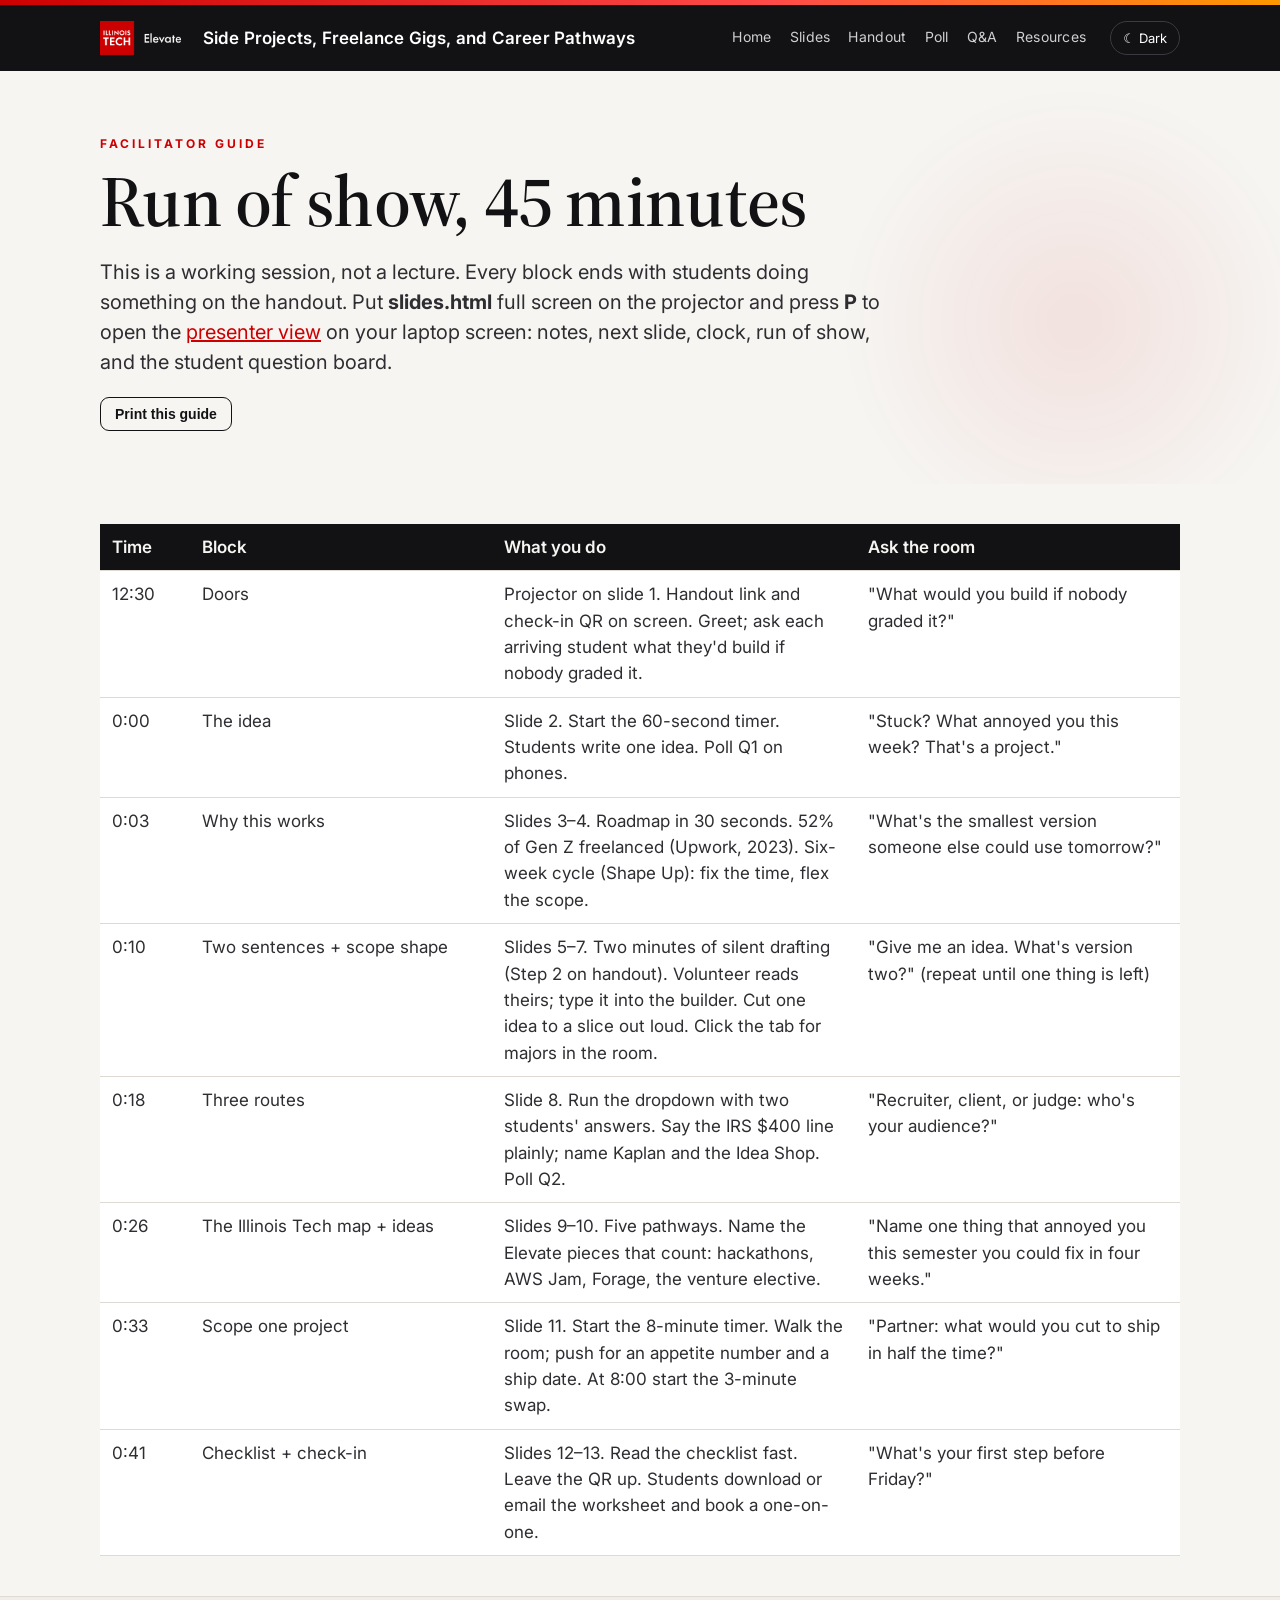
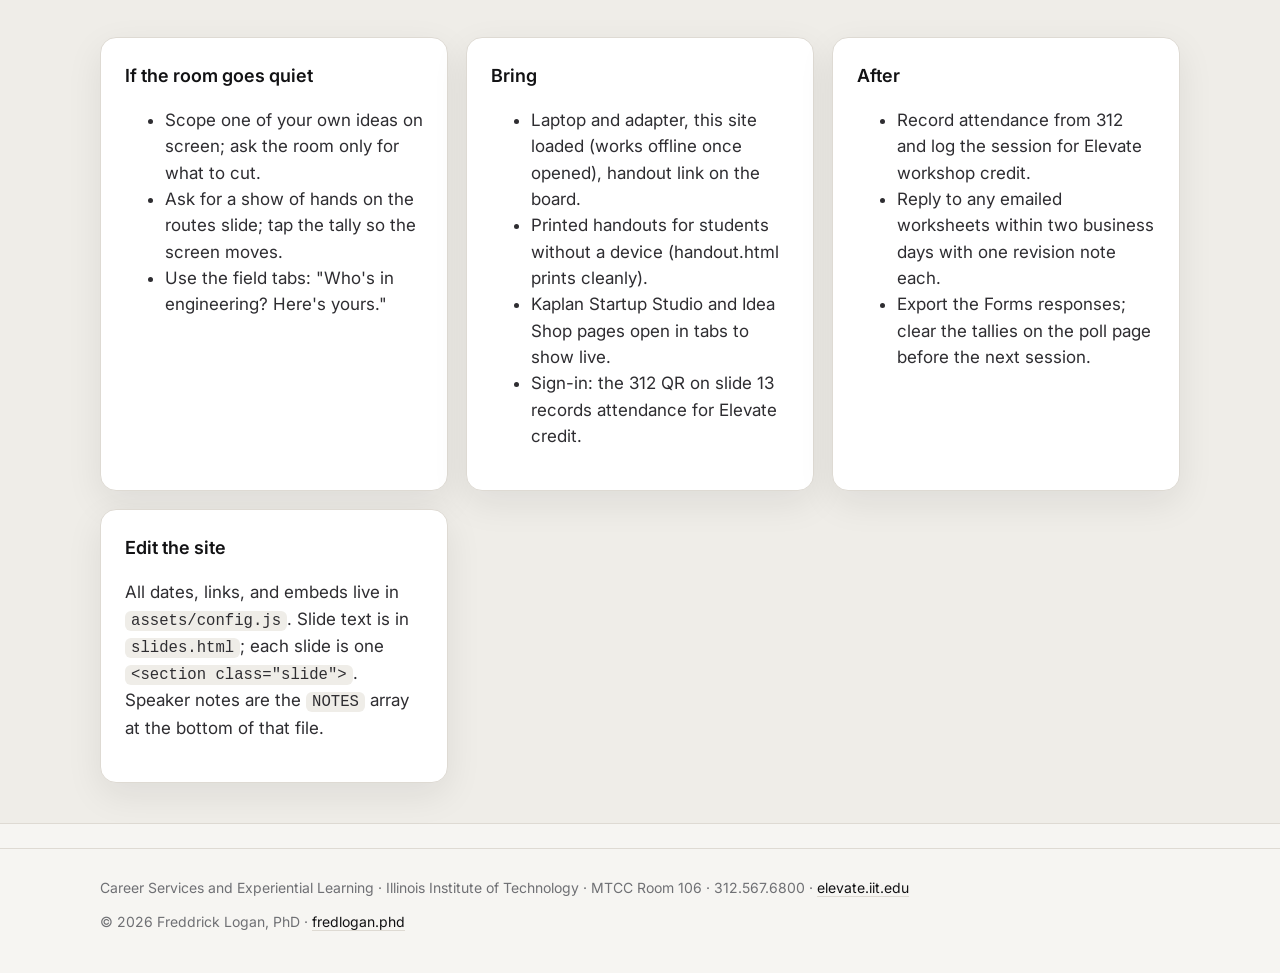
==== facilitator.html @ 84467a05 "Elevate workshop site" ====
<!doctype html>
<html lang="en">
<head>
<meta charset="utf-8">
<meta name="viewport" content="width=device-width,initial-scale=1">
<title>Facilitator Guide · Side Projects, Freelance Gigs, and Career Pathways</title>
<link rel="preconnect" href="https://fonts.googleapis.com">
<link href="https://fonts.googleapis.com/css2?family=Inter:wght@400;500;600;700&family=Source+Serif+4:opsz,wght@8..60,400;8..60,600;8..60,700&display=swap" rel="stylesheet">
<link rel="stylesheet" href="assets/site.css">
</head>
<body>
<div class="redbar"></div>
<header class="topbar"><div class="wrap">
  <a class="brand" href="index.html"><img src="assets/elevate-logo-dark.png" alt="Illinois Tech Elevate"> Side Projects, Freelance Gigs, and Career Pathways</a>
  <nav><a href="index.html">Home</a><a href="slides.html">Slides</a><a href="handout.html">Handout</a><a href="poll.html">Poll</a><a href="qa.html">Q&amp;A</a><a href="resources.html">Resources</a></nav>
</div></header>

<section class="hero"><div class="wrap">
  <div class="eyebrow">Facilitator guide</div>
  <h1>Run of show, 45 minutes</h1>
  <p class="lead">This is a working session, not a lecture. Every block ends with students doing something on the handout. Put <b>slides.html</b> full screen on the projector and press <b>P</b> to open the <a href="presenter.html">presenter view</a> on your laptop screen: notes, next slide, clock, run of show, and the student question board.</p>
  <p class="noprint"><button class="btn ghost small" onclick="window.print()">Print this guide</button></p>
</div></section>

<section class="section"><div class="wrap">
<table>
<tr><th style="width:90px">Time</th><th style="width:28%">Block</th><th>What you do</th><th style="width:30%">Ask the room</th></tr>
<tr><td>12:30</td><td>Doors</td><td>Projector on slide 1. Handout link and check-in QR on screen. Greet; ask each arriving student what they'd build if nobody graded it.</td><td>"What would you build if nobody graded it?"</td></tr><tr><td>0:00</td><td>The idea</td><td>Slide 2. Start the 60-second timer. Students write one idea. Poll Q1 on phones.</td><td>"Stuck? What annoyed you this week? That's a project."</td></tr><tr><td>0:03</td><td>Why this works</td><td>Slides 3–4. Roadmap in 30 seconds. 52% of Gen Z freelanced (Upwork, 2023). Six-week cycle (Shape Up): fix the time, flex the scope.</td><td>"What's the smallest version someone else could use tomorrow?"</td></tr><tr><td>0:10</td><td>Two sentences + scope shape</td><td>Slides 5–7. Two minutes of silent drafting (Step 2 on handout). Volunteer reads theirs; type it into the builder. Cut one idea to a slice out loud. Click the tab for majors in the room.</td><td>"Give me an idea. What's version two?" (repeat until one thing is left)</td></tr><tr><td>0:18</td><td>Three routes</td><td>Slide 8. Run the dropdown with two students' answers. Say the IRS $400 line plainly; name Kaplan and the Idea Shop. Poll Q2.</td><td>"Recruiter, client, or judge: who's your audience?"</td></tr><tr><td>0:26</td><td>The Illinois Tech map + ideas</td><td>Slides 9–10. Five pathways. Name the Elevate pieces that count: hackathons, AWS Jam, Forage, the venture elective.</td><td>"Name one thing that annoyed you this semester you could fix in four weeks."</td></tr><tr><td>0:33</td><td>Scope one project</td><td>Slide 11. Start the 8-minute timer. Walk the room; push for an appetite number and a ship date. At 8:00 start the 3-minute swap.</td><td>"Partner: what would you cut to ship in half the time?"</td></tr><tr><td>0:41</td><td>Checklist + check-in</td><td>Slides 12–13. Read the checklist fast. Leave the QR up. Students download or email the worksheet and book a one-on-one.</td><td>"What's your first step before Friday?"</td></tr>
</table>
</div></section>

<section class="section alt"><div class="wrap grid c2">
  <div class="card"><h3>If the room goes quiet</h3><ul><li>Scope one of your own ideas on screen; ask the room only for what to cut.</li><li>Ask for a show of hands on the routes slide; tap the tally so the screen moves.</li><li>Use the field tabs: "Who's in engineering? Here's yours."</li></ul></div>
  <div class="card"><h3>Bring</h3><ul><li>Laptop and adapter, this site loaded (works offline once opened), handout link on the board.</li><li>Printed handouts for students without a device (handout.html prints cleanly).</li><li>Kaplan Startup Studio and Idea Shop pages open in tabs to show live.</li><li>Sign-in: the 312 QR on slide 13 records attendance for Elevate credit.</li></ul></div>
  <div class="card"><h3>After</h3>
    <ul>
      <li>Record attendance from 312 and log the session for Elevate workshop credit.</li>
      <li>Reply to any emailed worksheets within two business days with one revision note each.</li>
      <li>Export the Forms responses; clear the tallies on the poll page before the next session.</li>
    </ul>
  </div>
  <div class="card"><h3>Edit the site</h3>
    <p>All dates, links, and embeds live in <code>assets/config.js</code>. Slide text is in <code>slides.html</code>; each slide is one <code>&lt;section class="slide"&gt;</code>. Speaker notes are the <code>NOTES</code> array at the bottom of that file.</p>
  </div>
</div></section>
<footer class="footer"><div class="wrap">
  <div>Career Services and Experiential Learning · Illinois Institute of Technology · MTCC Room 106 · 312.567.6800 · <a href="https://elevate.iit.edu">elevate.iit.edu</a></div>
  <div>© 2026 Freddrick Logan, PhD · <a href="https://fredlogan.phd">fredlogan.phd</a></div>
</div></footer>
<script src="assets/site.js"></script>
</body>
</html>
---- assets/site.css ----
/* Elevate Portfolio Development Workshop — shared styles.
   Illinois Tech palette (Red #CC0000, Gray #76777B, Black, Orange #FF9900).
   Themes: html[data-theme="light"] / html[data-theme="dark"]; follows the system when unset. */
:root{
  --red:#CC0000; --deep:#8C0000; --orange:#FF9900; --gray:#76777B;
  --radius:16px;
  --sans:'Inter',system-ui,-apple-system,"Segoe UI",Roboto,Arial,sans-serif;
  --serif:'Source Serif 4','Source Serif Pro',Georgia,'Times New Roman',serif;
  --font:var(--sans);
  --ease:cubic-bezier(.2,.7,.2,1);
  /* light */
  --bg:#F6F5F2; --surface:#FFFFFF; --surface-2:#EFEDE8; --ink:#121214; --body:#2E2D31; --muted:#6F7074;
  --line:#DEDAD3; --accent:#CC0000; --accent-soft:rgba(204,0,0,.08); --on-accent:#fff;
  --shadow:0 12px 36px rgba(20,20,30,.08); --glow:0 0 0 1px rgba(0,0,0,.04);
  --topbar:#121214; --topbar-ink:#fff;
}
@media (prefers-color-scheme: dark){
  :root:not([data-theme="light"]){
    --bg:#0E0E11; --surface:#17171B; --surface-2:#1F1F24; --ink:#F4F2EC; --body:#D6D3CB; --muted:#9A9A9F;
    --line:#2B2B31; --accent:#FF4A4A; --accent-soft:rgba(255,74,74,.12); --on-accent:#fff;
    --shadow:0 16px 44px rgba(0,0,0,.45); --glow:0 0 0 1px rgba(255,255,255,.04);
    --topbar:#0A0A0C; --topbar-ink:#fff;
  }
}
:root[data-theme="dark"]{
  --bg:#0E0E11; --surface:#17171B; --surface-2:#1F1F24; --ink:#F4F2EC; --body:#D6D3CB; --muted:#9A9A9F;
  --line:#2B2B31; --accent:#FF4A4A; --accent-soft:rgba(255,74,74,.12); --on-accent:#fff;
  --shadow:0 16px 44px rgba(0,0,0,.45); --glow:0 0 0 1px rgba(255,255,255,.04);
  --topbar:#0A0A0C; --topbar-ink:#fff;
}
*{box-sizing:border-box}
html,body{margin:0;padding:0}
body{font-family:var(--sans);color:var(--body);background:var(--bg);line-height:1.55;-webkit-font-smoothing:antialiased;font-size:17px;transition:background .3s,color .3s}
a{color:var(--accent)}
img{max-width:100%;height:auto}
.wrap{max-width:1120px;margin:0 auto;padding:0 20px}
.topbar{background:var(--topbar);color:var(--topbar-ink);position:sticky;top:0;z-index:50}
.topbar .wrap{display:flex;align-items:center;justify-content:space-between;gap:16px;height:66px}
.topbar .brand{display:flex;align-items:center;gap:12px;color:#fff;text-decoration:none;font-weight:600;letter-spacing:.2px}
.topbar .brand img{height:34px;width:auto}
.topbar nav{display:flex;align-items:center;flex-wrap:wrap;gap:2px 18px}
.topbar nav a{color:#cfcfd4;text-decoration:none;font-size:14px;letter-spacing:.3px;padding:6px 0;border-bottom:2px solid transparent}
.topbar nav a.active,.topbar nav a:hover{color:#fff;border-bottom-color:var(--red)}
.theme-btn{background:transparent;color:#fff;border:1px solid #3a3a40;border-radius:999px;padding:6px 12px;font:inherit;font-size:13px;cursor:pointer;margin-left:6px}
.theme-btn:hover{border-color:#777}
.redbar{height:5px;background:linear-gradient(90deg,var(--red),#FF4A4A 60%,var(--orange))}
.hero{padding:64px 0 36px;position:relative;overflow:hidden}
.hero .wrap{position:relative;z-index:1}
.hero::before{content:"";position:absolute;inset:-20% -10% auto auto;width:52vw;height:52vw;max-width:720px;max-height:720px;border-radius:50%;
  background:radial-gradient(closest-side,var(--accent-soft),transparent 70%);filter:blur(10px);pointer-events:none;animation:drift 18s ease-in-out infinite alternate}
.eyebrow{font-size:12px;letter-spacing:3px;text-transform:uppercase;color:var(--accent);font-weight:700}
h1{font-family:var(--serif);font-weight:600;font-size:clamp(38px,6.4vw,72px);line-height:1.02;letter-spacing:-.01em;margin:10px 0 14px;color:var(--ink)}
h2{font-family:var(--serif);font-weight:600;font-size:clamp(26px,3.4vw,38px);line-height:1.1;color:var(--ink);margin:0 0 12px}
h3{font-size:18px;margin:0 0 6px;color:var(--ink);font-weight:600}
.lead{font-size:20px;color:var(--body);max-width:62ch;line-height:1.5}
.meta{display:flex;flex-wrap:wrap;gap:10px 24px;margin:20px 0;font-weight:600;color:var(--ink)}
.meta span{display:inline-flex;align-items:center;gap:8px}
.event{display:grid;grid-template-columns:auto 1fr;gap:0 28px;align-items:stretch;margin:26px 0 22px;max-width:720px;border-top:1px solid var(--ink);border-bottom:1px solid var(--line);padding:18px 0}
.event-date{display:flex;align-items:center;gap:12px;padding-right:28px;border-right:1px solid var(--line)}
.event-date .d{font-family:var(--serif);font-weight:600;font-size:clamp(56px,7vw,84px);line-height:.9;color:var(--accent);letter-spacing:-.03em}
.event-date .m{font-size:13px;letter-spacing:2.5px;text-transform:uppercase;color:var(--ink);font-weight:600;line-height:1.3}
.event-rows{display:grid;grid-template-columns:repeat(auto-fit,minmax(160px,1fr));gap:12px 22px;align-content:center}
.event-rows div{display:flex;flex-direction:column;gap:2px}
.event-rows .k{font-size:11px;letter-spacing:2.5px;text-transform:uppercase;color:var(--muted);font-weight:600}
.event-rows b{font-size:17px;color:var(--ink);font-weight:600}
.event-rows small{font-size:13px;color:var(--muted)}
@media (max-width:600px){.event{grid-template-columns:1fr;gap:14px}.event-date{border-right:0;border-bottom:1px solid var(--line);padding:0 0 12px}}
.btn{display:inline-block;background:var(--red);color:#fff;text-decoration:none;font-weight:600;padding:14px 22px;border-radius:12px;border:0;cursor:pointer;font-size:16px;transition:transform .15s var(--ease),background .15s}
.btn:hover{background:var(--deep);transform:translateY(-1px)}
.btn.ghost{background:transparent;color:var(--ink);border:1.5px solid var(--ink)}
.btn.ghost:hover{background:var(--ink);color:var(--bg)}
.btn.small{padding:8px 14px;font-size:14px;border-radius:9px}
.grid{display:grid;gap:18px}
.grid.c3{grid-template-columns:repeat(auto-fit,minmax(260px,1fr))}
.grid.c2{grid-template-columns:repeat(auto-fit,minmax(300px,1fr))}
.card{background:var(--surface);border:1px solid var(--line);border-radius:var(--radius);padding:24px;box-shadow:var(--shadow);transition:transform .25s var(--ease),box-shadow .25s}
.card:hover{transform:translateY(-2px)}
.card.accent{border-top:4px solid var(--red)}
.card .num{font-family:var(--serif);font-size:44px;color:var(--accent);line-height:1}
.section{padding:40px 0}
.section.alt{background:var(--surface-2);border-top:1px solid var(--line);border-bottom:1px solid var(--line)}
.callout{background:var(--ink);color:var(--bg);border-radius:var(--radius);padding:22px 26px}
.callout strong,.callout code{color:inherit}
.pill{display:inline-block;background:var(--accent-soft);color:var(--accent);font-size:12px;font-weight:700;letter-spacing:1px;text-transform:uppercase;padding:4px 10px;border-radius:999px}
label{display:block;font-weight:600;color:var(--ink);margin:12px 0 6px}
input[type=text],textarea,select{width:100%;font:inherit;padding:12px 14px;border:1.5px solid var(--line);border-radius:10px;background:var(--surface);color:var(--ink)}
textarea{min-height:90px;resize:vertical}
input:focus,textarea:focus,select:focus{outline:2px solid var(--accent);border-color:var(--accent)}
.hint{font-size:13px;color:var(--muted)}
.preview{background:var(--surface-2);border:1px dashed var(--line);border-radius:10px;padding:16px;white-space:pre-wrap;color:var(--ink)}
.check{display:flex;align-items:flex-start;gap:12px;padding:10px 0;border-bottom:1px solid var(--line)}
.check input{width:22px;height:22px;margin-top:3px;accent-color:var(--red)}
.check label{margin:0}
.check.done label{text-decoration:line-through;color:var(--muted)}
.footer{padding:28px 0 44px;color:var(--muted);font-size:14px;border-top:1px solid var(--line);margin-top:24px}
.footer a{color:var(--ink);text-decoration:none;border-bottom:1px solid var(--line)}
.footer a:hover{border-bottom-color:var(--accent)}
.footer .wrap{display:flex;flex-wrap:wrap;justify-content:space-between;gap:12px;align-items:center}
.qr{display:flex;gap:18px;align-items:center}
.qr img{width:140px;height:140px;border:4px solid #fff;box-shadow:var(--shadow);border-radius:8px;background:#fff}
.bar{height:14px;background:var(--surface-2);border-radius:7px;overflow:hidden}
.bar i{display:block;height:100%;background:var(--accent);width:0;transition:width .4s var(--ease)}
.vote{display:flex;flex-wrap:wrap;gap:10px}
.vote button{background:var(--surface);color:var(--ink);border:1.5px solid var(--ink);border-radius:10px;padding:10px 14px;font:inherit;font-weight:600;cursor:pointer;transition:all .15s}
.vote button:hover{background:var(--ink);color:var(--bg)}
.toast{position:fixed;bottom:20px;left:50%;transform:translateX(-50%);background:var(--ink);color:var(--bg);padding:10px 16px;border-radius:10px;opacity:0;transition:opacity .2s;pointer-events:none;z-index:99}
.toast.show{opacity:1}
table{width:100%;border-collapse:collapse;background:var(--surface);color:var(--body)}
th,td{text-align:left;padding:10px 12px;border-bottom:1px solid var(--line);vertical-align:top}
th{background:var(--ink);color:var(--bg);font-weight:600}
.tabs{display:flex;flex-wrap:wrap;gap:8px;margin-bottom:12px}
.tabs button{font:inherit;font-weight:600;padding:8px 14px;border-radius:999px;border:1.5px solid var(--line);background:var(--surface);color:var(--ink);cursor:pointer}
.tabs button.on{background:var(--red);color:#fff;border-color:var(--red)}
code{font-family:ui-monospace,SFMono-Regular,Menlo,monospace;font-size:.92em;background:var(--surface-2);padding:1px 6px;border-radius:6px}
/* motion */
.reveal{opacity:0;transform:translateY(14px);animation:rise .7s var(--ease) forwards}
.reveal:nth-child(2){animation-delay:.08s}.reveal:nth-child(3){animation-delay:.16s}.reveal:nth-child(4){animation-delay:.24s}.reveal:nth-child(5){animation-delay:.32s}.reveal:nth-child(6){animation-delay:.4s}
@keyframes rise{to{opacity:1;transform:none}}
@keyframes drift{from{transform:translate(0,0)}to{transform:translate(-6%,8%)}}
@media (prefers-reduced-motion: reduce){.reveal{animation:none;opacity:1;transform:none}.hero::before{animation:none}.card:hover{transform:none}}
@media (max-width:700px){.topbar .wrap{height:auto;padding:10px 20px;flex-wrap:wrap}.hero{padding:40px 0 24px}body{font-size:16px}}
@media print{
  .topbar,.redbar,.noprint,.footer,.theme-btn{display:none!important}
  body{background:#fff;color:#000}
  .card{box-shadow:none;break-inside:avoid}
  input[type=text],textarea{border:1px solid #999}
  .section{padding:14px 0}
}
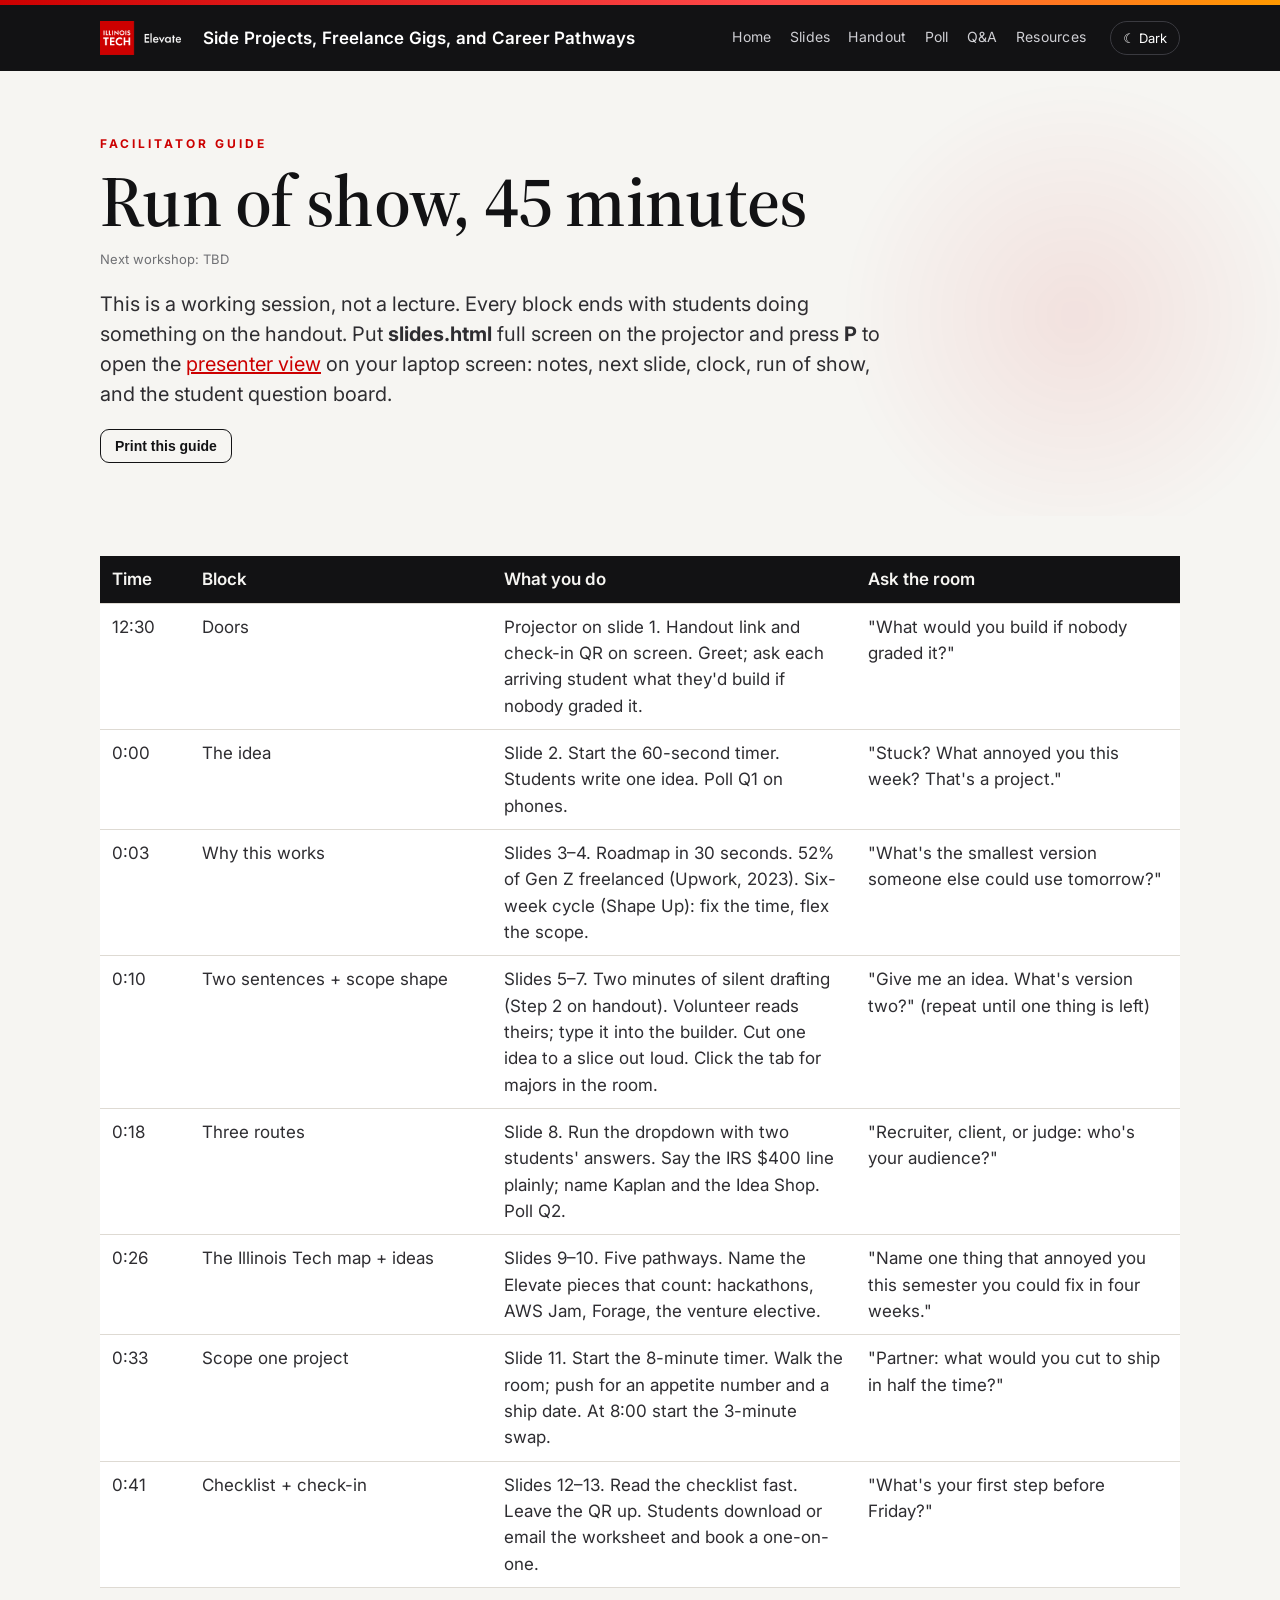
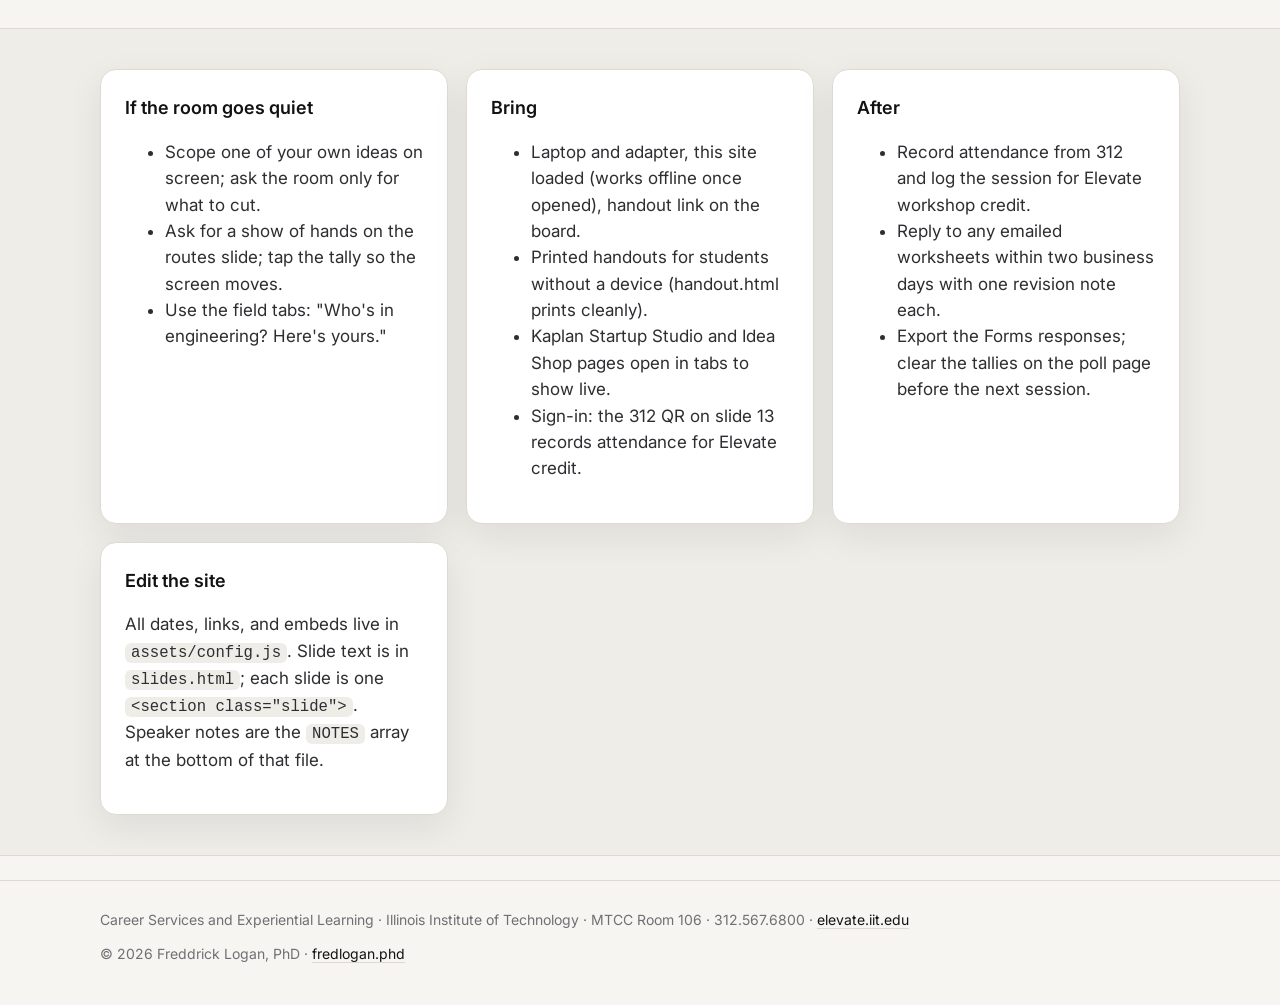
==== commit 0d97369a: "Imagery parity, date archiving, fit fixes" ====
--- a/facilitator.html
+++ b/facilitator.html
@@ -18,6 +18,7 @@
 <section class="hero"><div class="wrap">
   <div class="eyebrow">Facilitator guide</div>
   <h1>Run of show, 45 minutes</h1>
+  <p class="hint" style="margin:-2px 0 10px" data-session="long"></p>
   <p class="lead">This is a working session, not a lecture. Every block ends with students doing something on the handout. Put <b>slides.html</b> full screen on the projector and press <b>P</b> to open the <a href="presenter.html">presenter view</a> on your laptop screen: notes, next slide, clock, run of show, and the student question board.</p>
   <p class="noprint"><button class="btn ghost small" onclick="window.print()">Print this guide</button></p>
 </div></section>
@@ -45,8 +46,9 @@
 </div></section>
 <footer class="footer"><div class="wrap">
   <div>Career Services and Experiential Learning · Illinois Institute of Technology · MTCC Room 106 · 312.567.6800 · <a href="https://elevate.iit.edu">elevate.iit.edu</a></div>
-  <div>© 2026 Freddrick Logan, PhD · <a href="https://fredlogan.phd">fredlogan.phd</a></div>
+  <div>© <span data-year></span> Freddrick Logan, PhD · <a href="https://fredlogan.phd">fredlogan.phd</a></div>
 </div></footer>
+<script src="assets/config.js"></script>
 <script src="assets/site.js"></script>
 </body>
 </html>
--- a/assets/site.css
+++ b/assets/site.css
@@ -126,3 +126,22 @@
   input[type=text],textarea{border:1px solid #999}
   .section{padding:14px 0}
 }
+/* Writing formulas: shown wherever students are asked to write something */
+.formula{border:1.5px dashed var(--line);border-left:4px solid var(--red);border-radius:10px;padding:10px 14px;margin:8px 0 12px;background:var(--surface);font-size:15px;line-height:1.6;color:var(--ink)}
+.formula .fx{display:block;font-size:10px;letter-spacing:2px;text-transform:uppercase;color:var(--accent);font-weight:700;margin-bottom:2px}
+.formula .b,.hint .b{display:inline-block;padding:0 6px;border-radius:5px;background:var(--surface-2);color:var(--muted);font-weight:600;font-size:.92em;line-height:1.5}
+.formula .eg{display:block;margin-top:4px;color:var(--muted);font-size:.92em}
+.formula ol{margin:2px 0 0;padding-left:20px}
+.fill{background:transparent;border:1px solid var(--line);color:var(--accent);font:inherit;font-size:13px;font-weight:600;border-radius:999px;padding:3px 10px;cursor:pointer;margin:6px 0 0}
+.fill:hover{border-color:var(--accent)}
+.wc{font-size:13px;font-weight:600;color:var(--muted);font-variant-numeric:tabular-nums}
+.wc.ok{color:var(--ink)}.wc.over{color:var(--accent)}
+@media print{.fill{display:none}.formula{border-style:solid}}
+
+/* Sessions, past-session list, and check-in placeholder (dates come from assets/config.js) */
+[hidden]{display:none!important}
+.event-date .d.tbd{font-size:clamp(34px,4.5vw,52px);letter-spacing:0}
+.past-list{list-style:none;padding:0;margin:12px 0 0;max-width:720px}
+.past-list li{padding:10px 0;border-bottom:1px solid var(--line);color:var(--body)}
+.checkin-wait{font-weight:600;margin:0}
+.check input{flex:0 0 22px}
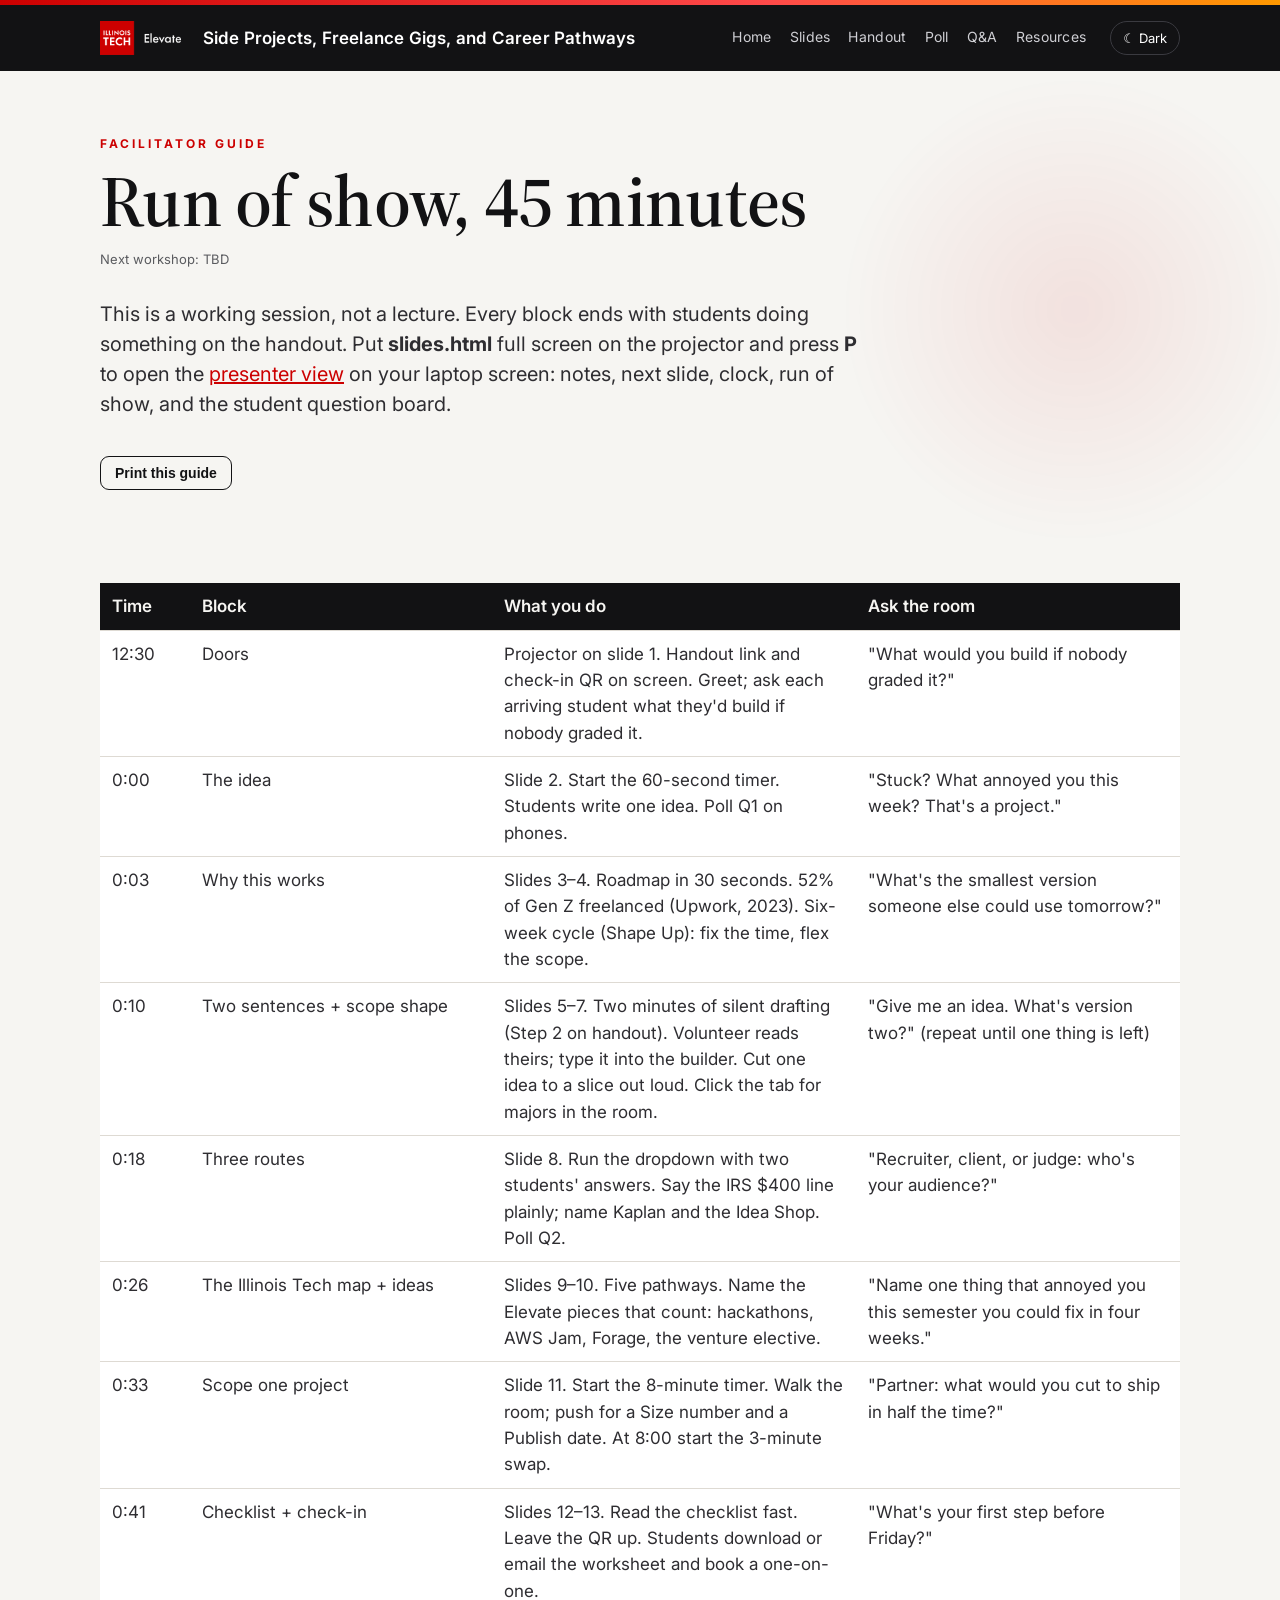
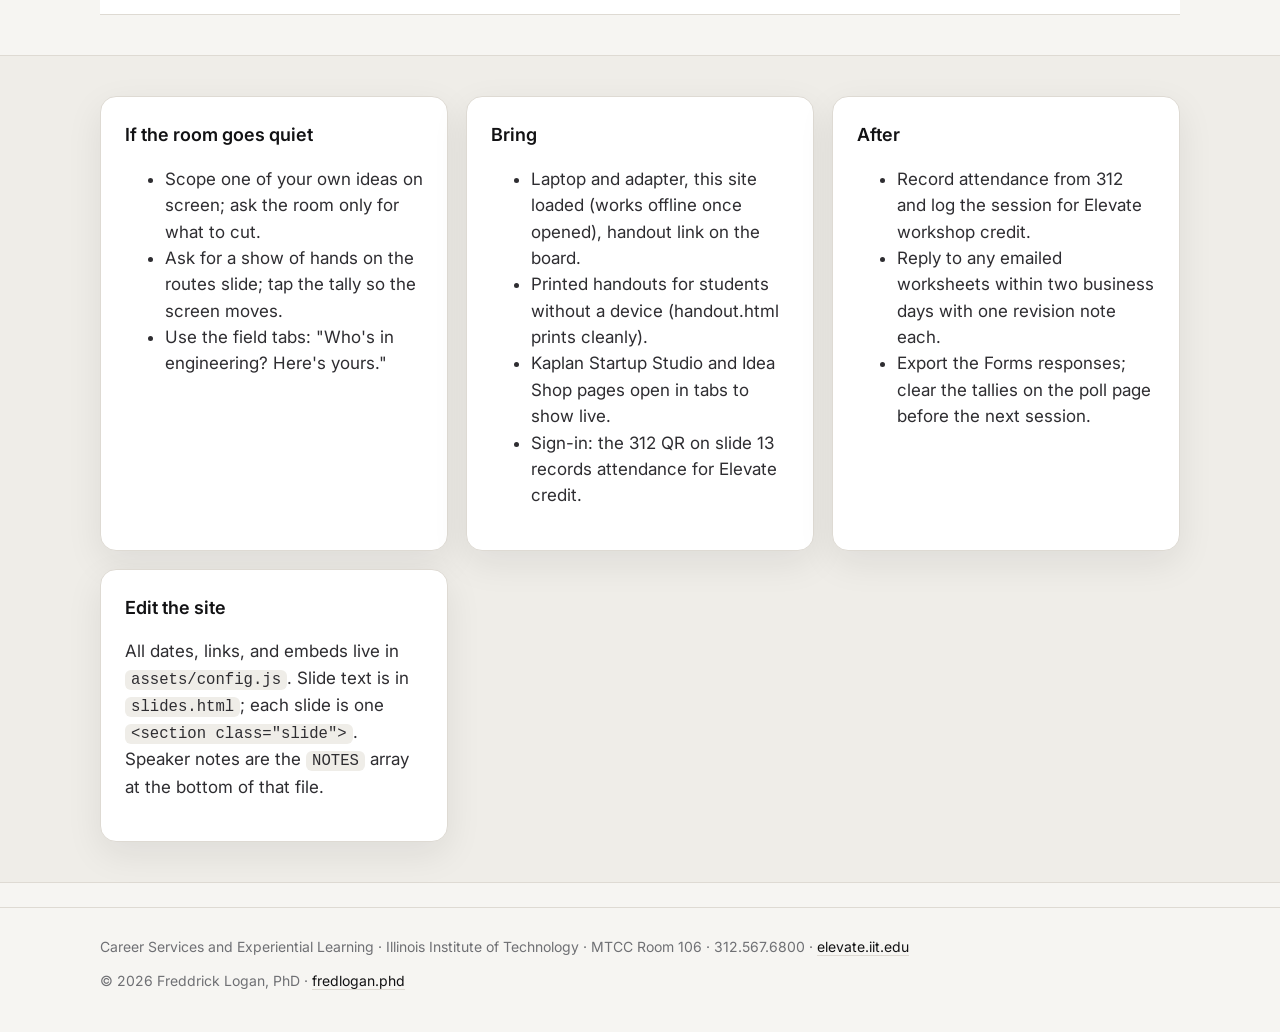
==== commit b3143e93: "Simplify activity slides; no-code alternatives; overlap fixes" ====
--- a/facilitator.html
+++ b/facilitator.html
@@ -26,7 +26,7 @@
 <section class="section"><div class="wrap">
 <table>
 <tr><th style="width:90px">Time</th><th style="width:28%">Block</th><th>What you do</th><th style="width:30%">Ask the room</th></tr>
-<tr><td>12:30</td><td>Doors</td><td>Projector on slide 1. Handout link and check-in QR on screen. Greet; ask each arriving student what they'd build if nobody graded it.</td><td>"What would you build if nobody graded it?"</td></tr><tr><td>0:00</td><td>The idea</td><td>Slide 2. Start the 60-second timer. Students write one idea. Poll Q1 on phones.</td><td>"Stuck? What annoyed you this week? That's a project."</td></tr><tr><td>0:03</td><td>Why this works</td><td>Slides 3–4. Roadmap in 30 seconds. 52% of Gen Z freelanced (Upwork, 2023). Six-week cycle (Shape Up): fix the time, flex the scope.</td><td>"What's the smallest version someone else could use tomorrow?"</td></tr><tr><td>0:10</td><td>Two sentences + scope shape</td><td>Slides 5–7. Two minutes of silent drafting (Step 2 on handout). Volunteer reads theirs; type it into the builder. Cut one idea to a slice out loud. Click the tab for majors in the room.</td><td>"Give me an idea. What's version two?" (repeat until one thing is left)</td></tr><tr><td>0:18</td><td>Three routes</td><td>Slide 8. Run the dropdown with two students' answers. Say the IRS $400 line plainly; name Kaplan and the Idea Shop. Poll Q2.</td><td>"Recruiter, client, or judge: who's your audience?"</td></tr><tr><td>0:26</td><td>The Illinois Tech map + ideas</td><td>Slides 9–10. Five pathways. Name the Elevate pieces that count: hackathons, AWS Jam, Forage, the venture elective.</td><td>"Name one thing that annoyed you this semester you could fix in four weeks."</td></tr><tr><td>0:33</td><td>Scope one project</td><td>Slide 11. Start the 8-minute timer. Walk the room; push for an appetite number and a ship date. At 8:00 start the 3-minute swap.</td><td>"Partner: what would you cut to ship in half the time?"</td></tr><tr><td>0:41</td><td>Checklist + check-in</td><td>Slides 12–13. Read the checklist fast. Leave the QR up. Students download or email the worksheet and book a one-on-one.</td><td>"What's your first step before Friday?"</td></tr>
+<tr><td>12:30</td><td>Doors</td><td>Projector on slide 1. Handout link and check-in QR on screen. Greet; ask each arriving student what they'd build if nobody graded it.</td><td>"What would you build if nobody graded it?"</td></tr><tr><td>0:00</td><td>The idea</td><td>Slide 2. Start the 60-second timer. Students write one idea. Poll Q1 on phones.</td><td>"Stuck? What annoyed you this week? That's a project."</td></tr><tr><td>0:03</td><td>Why this works</td><td>Slides 3–4. Roadmap in 30 seconds. 52% of Gen Z freelanced (Upwork, 2023). Six-week cycle (Shape Up): fix the time, flex the scope.</td><td>"What's the smallest version someone else could use tomorrow?"</td></tr><tr><td>0:10</td><td>Two sentences + scope shape</td><td>Slides 5–7. Two minutes of silent drafting (Step 2 on handout). Volunteer reads theirs; type it into the builder. Cut one idea to a slice out loud. Click the tab for majors in the room.</td><td>"Give me an idea. What's version two?" (repeat until one thing is left)</td></tr><tr><td>0:18</td><td>Three routes</td><td>Slide 8. Run the dropdown with two students' answers. Say the IRS $400 line plainly; name Kaplan and the Idea Shop. Poll Q2.</td><td>"Recruiter, client, or judge: who's your audience?"</td></tr><tr><td>0:26</td><td>The Illinois Tech map + ideas</td><td>Slides 9–10. Five pathways. Name the Elevate pieces that count: hackathons, AWS Jam, Forage, the venture elective.</td><td>"Name one thing that annoyed you this semester you could fix in four weeks."</td></tr><tr><td>0:33</td><td>Scope one project</td><td>Slide 11. Start the 8-minute timer. Walk the room; push for a Size number and a Publish date. At 8:00 start the 3-minute swap.</td><td>"Partner: what would you cut to ship in half the time?"</td></tr><tr><td>0:41</td><td>Checklist + check-in</td><td>Slides 12–13. Read the checklist fast. Leave the QR up. Students download or email the worksheet and book a one-on-one.</td><td>"What's your first step before Friday?"</td></tr>
 </table>
 </div></section>
 
--- a/assets/site.css
+++ b/assets/site.css
@@ -145,3 +145,50 @@
 .past-list li{padding:10px 0;border-bottom:1px solid var(--line);color:var(--body)}
 .checkin-wait{font-weight:600;margin:0}
 .check input{flex:0 0 22px}
+
+/* Branded QR cards: white card, thin scarlet border, scarlet label; the code itself stays scannable in both themes */
+.qrcard{display:inline-flex;flex-direction:column;align-items:center;gap:6px;background:#fff;border:2px solid #C8102E;border-radius:16px;padding:14px 16px 12px;color:#111;text-align:center;box-shadow:var(--shadow);max-width:100%;vertical-align:top}
+.qrcard img,.qr .qrcard img{display:block;width:var(--qr,220px);max-width:100%;height:auto;border:0;box-shadow:none;background:#fff;padding:0;border-radius:0}
+.qrcard .lbl{font-weight:700;color:#C8102E;font-size:clamp(15px,1.3vw,19px);line-height:1.2;letter-spacing:.2px}
+.qrcard .sub{font-size:12px;line-height:1.3;color:#555;max-width:30ch;word-break:break-word}
+.qrcard .sub a{color:#555}
+.qr{align-items:flex-start;flex-wrap:wrap}
+.qr .qrcard{flex:0 0 auto}
+.slide .qrcard .lbl{font-size:clamp(16px,min(1.5vw,2.6vh),22px)}
+.slide .qrcard .sub{font-size:clamp(11px,1.6vh,13px)}
+@media (max-height:760px){.slide .qrcard{padding:10px 12px 8px;gap:4px}}
+
+/* Homepage epigraph: serif italic quote, thin scarlet rule, small-caps attribution in Illinois Tech gray; brand colors only */
+.epigraph{padding:4px 0 30px}
+.epigraph figure{margin:0;max-width:60ch;padding:4px 0 4px 20px;border-left:3px solid #CC0000}
+.epigraph blockquote{margin:0;font-family:var(--serif);font-style:italic;font-weight:400;font-size:clamp(18px,1.6vw,23px);line-height:1.45;color:var(--ink)}
+.epigraph figcaption{margin-top:8px;font-family:var(--serif);font-variant:small-caps;font-size:15px;letter-spacing:.5px;line-height:1.4;color:#76777B}
+.epigraph figcaption cite{font-style:italic}
+:root[data-theme="dark"] .epigraph figcaption{color:#A5A6AA}
+@media (prefers-color-scheme: dark){:root:not([data-theme="light"]) .epigraph figcaption{color:#A5A6AA}}
+@media (max-width:480px){.epigraph figure{padding-left:14px}.epigraph blockquote{font-size:17px}.epigraph figcaption{font-size:14px}}
+
+/* Hero: faint Chicago photo under a theme-colour overlay; check-in card in the hero; goals full width; small check-in above the footer */
+.hero-bg{position:absolute;inset:0;z-index:0;overflow:hidden}
+.hero-bg::before{content:"";position:absolute;inset:0;background:url(hero-chicago.webp) center/cover no-repeat;filter:grayscale(.9) contrast(.4) brightness(1.25)}
+.hero-bg::after{content:"";position:absolute;inset:0;background:var(--bg);opacity:.88}
+.hero{--muted:#5A5B5F}
+:root[data-theme="dark"] .hero-bg::before{filter:grayscale(.9) brightness(.8)}
+:root[data-theme="dark"] .hero{--muted:#A3A4A8}
+@media (prefers-color-scheme: dark){:root:not([data-theme="light"]) .hero-bg::before{filter:grayscale(.9) brightness(.8)}:root:not([data-theme="light"]) .hero{--muted:#A3A4A8}}
+.hero .wrap{display:grid;grid-template-columns:minmax(0,1fr) 260px;column-gap:48px;align-items:start}
+.hero .wrap>*{grid-column:1;min-width:0}
+.hero .hero-checkin{grid-column:2;grid-row:1/span 6;align-self:center;justify-self:end;width:260px;margin:0}
+.hero-checkin .qrcard{width:100%;--qr:220px;padding:14px 14px 12px}
+.hero-checkin .qrcard .sub{max-width:none}
+.hero-checkin .checkin-wait{background:#fff;border:2px solid #C8102E;border-radius:16px;padding:14px;color:#111;text-align:center}
+@media (max-width:1023px){.hero .wrap{display:block}.hero .hero-checkin{display:block;width:100%;max-width:320px;margin:16px 0 4px}.hero-checkin .qrcard{--qr:min(280px,100%);width:100%}}
+.goals ol{columns:2;column-gap:36px;margin:8px 0 0;padding-left:22px}
+.goals li{break-inside:avoid;margin:0 0 8px}
+@media (max-width:760px){.goals ol{columns:1}}
+.checkin-foot{padding:6px 0 26px}
+.foot-checkin{display:flex;align-items:center;gap:18px;flex-wrap:wrap}
+.foot-checkin .qrcard{padding:10px 12px 8px;gap:4px}
+.foot-checkin .qrcard .lbl{font-size:14px}
+.foot-checkin p{margin:0;font-weight:600;color:var(--ink);font-size:17px}
+.foot-checkin .checkin-wait{margin:0}
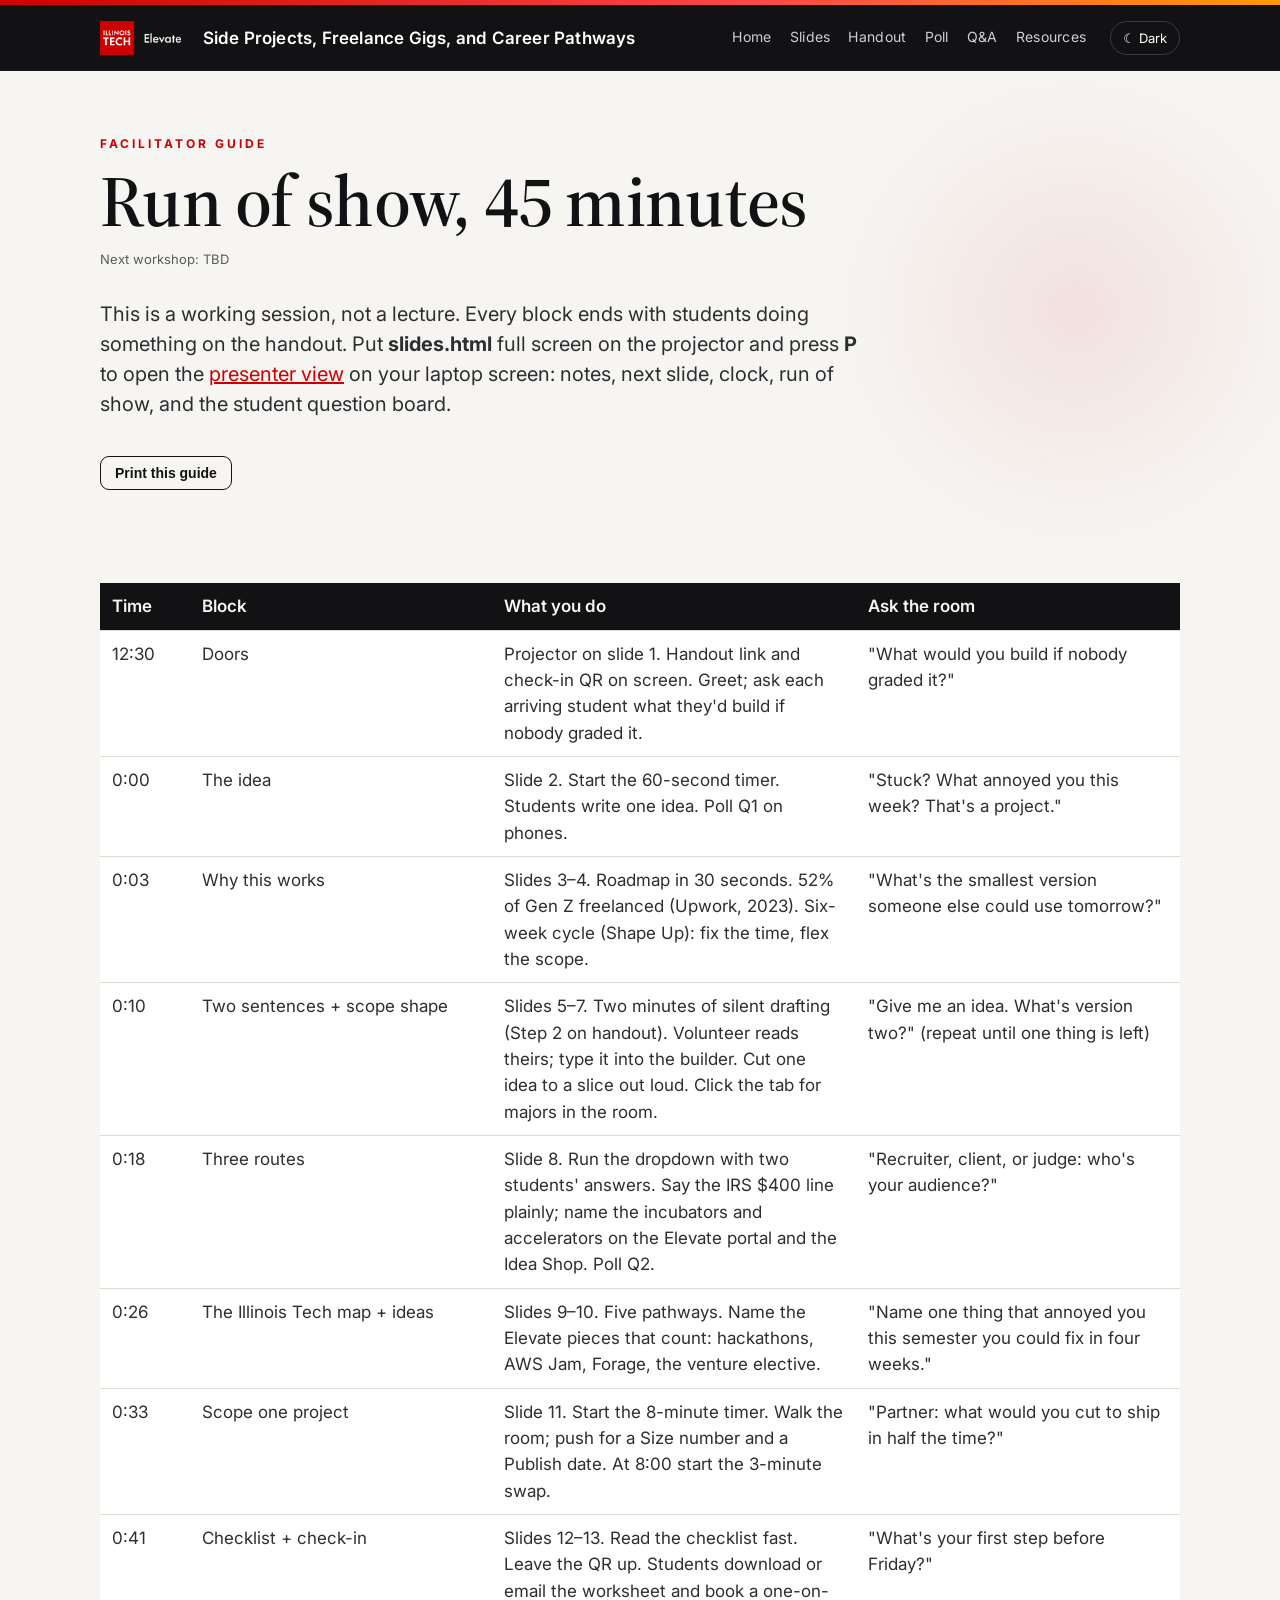
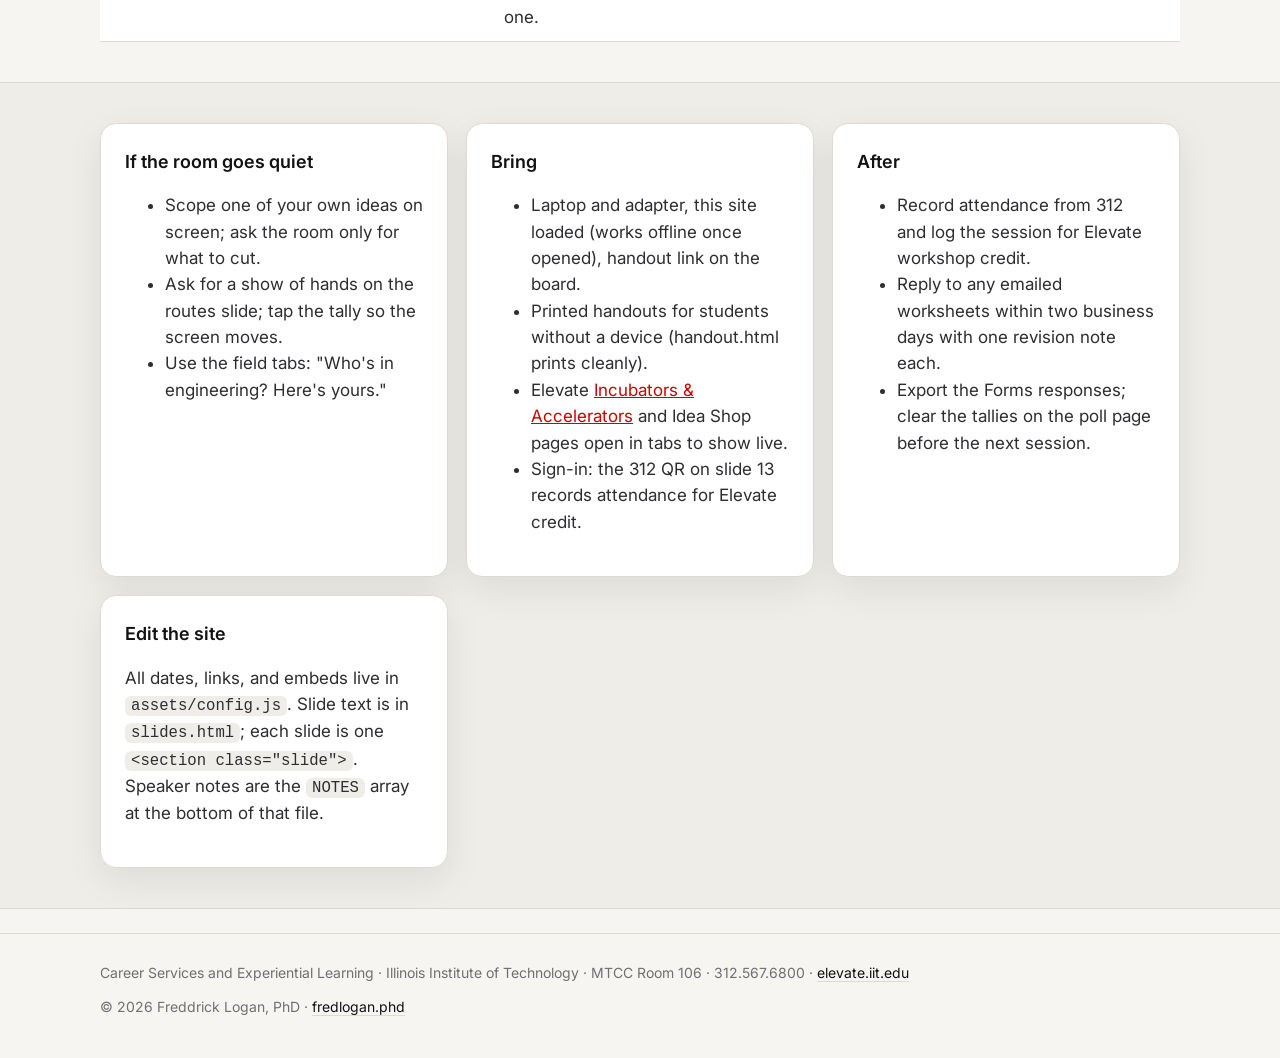
==== commit 6b513364: "Replace Startup Studio with Incubators & Accelerators (Elevate portal)" ====
--- a/facilitator.html
+++ b/facilitator.html
@@ -26,13 +26,13 @@
 <section class="section"><div class="wrap">
 <table>
 <tr><th style="width:90px">Time</th><th style="width:28%">Block</th><th>What you do</th><th style="width:30%">Ask the room</th></tr>
-<tr><td>12:30</td><td>Doors</td><td>Projector on slide 1. Handout link and check-in QR on screen. Greet; ask each arriving student what they'd build if nobody graded it.</td><td>"What would you build if nobody graded it?"</td></tr><tr><td>0:00</td><td>The idea</td><td>Slide 2. Start the 60-second timer. Students write one idea. Poll Q1 on phones.</td><td>"Stuck? What annoyed you this week? That's a project."</td></tr><tr><td>0:03</td><td>Why this works</td><td>Slides 3–4. Roadmap in 30 seconds. 52% of Gen Z freelanced (Upwork, 2023). Six-week cycle (Shape Up): fix the time, flex the scope.</td><td>"What's the smallest version someone else could use tomorrow?"</td></tr><tr><td>0:10</td><td>Two sentences + scope shape</td><td>Slides 5–7. Two minutes of silent drafting (Step 2 on handout). Volunteer reads theirs; type it into the builder. Cut one idea to a slice out loud. Click the tab for majors in the room.</td><td>"Give me an idea. What's version two?" (repeat until one thing is left)</td></tr><tr><td>0:18</td><td>Three routes</td><td>Slide 8. Run the dropdown with two students' answers. Say the IRS $400 line plainly; name Kaplan and the Idea Shop. Poll Q2.</td><td>"Recruiter, client, or judge: who's your audience?"</td></tr><tr><td>0:26</td><td>The Illinois Tech map + ideas</td><td>Slides 9–10. Five pathways. Name the Elevate pieces that count: hackathons, AWS Jam, Forage, the venture elective.</td><td>"Name one thing that annoyed you this semester you could fix in four weeks."</td></tr><tr><td>0:33</td><td>Scope one project</td><td>Slide 11. Start the 8-minute timer. Walk the room; push for a Size number and a Publish date. At 8:00 start the 3-minute swap.</td><td>"Partner: what would you cut to ship in half the time?"</td></tr><tr><td>0:41</td><td>Checklist + check-in</td><td>Slides 12–13. Read the checklist fast. Leave the QR up. Students download or email the worksheet and book a one-on-one.</td><td>"What's your first step before Friday?"</td></tr>
+<tr><td>12:30</td><td>Doors</td><td>Projector on slide 1. Handout link and check-in QR on screen. Greet; ask each arriving student what they'd build if nobody graded it.</td><td>"What would you build if nobody graded it?"</td></tr><tr><td>0:00</td><td>The idea</td><td>Slide 2. Start the 60-second timer. Students write one idea. Poll Q1 on phones.</td><td>"Stuck? What annoyed you this week? That's a project."</td></tr><tr><td>0:03</td><td>Why this works</td><td>Slides 3–4. Roadmap in 30 seconds. 52% of Gen Z freelanced (Upwork, 2023). Six-week cycle (Shape Up): fix the time, flex the scope.</td><td>"What's the smallest version someone else could use tomorrow?"</td></tr><tr><td>0:10</td><td>Two sentences + scope shape</td><td>Slides 5–7. Two minutes of silent drafting (Step 2 on handout). Volunteer reads theirs; type it into the builder. Cut one idea to a slice out loud. Click the tab for majors in the room.</td><td>"Give me an idea. What's version two?" (repeat until one thing is left)</td></tr><tr><td>0:18</td><td>Three routes</td><td>Slide 8. Run the dropdown with two students' answers. Say the IRS $400 line plainly; name the incubators and accelerators on the Elevate portal and the Idea Shop. Poll Q2.</td><td>"Recruiter, client, or judge: who's your audience?"</td></tr><tr><td>0:26</td><td>The Illinois Tech map + ideas</td><td>Slides 9–10. Five pathways. Name the Elevate pieces that count: hackathons, AWS Jam, Forage, the venture elective.</td><td>"Name one thing that annoyed you this semester you could fix in four weeks."</td></tr><tr><td>0:33</td><td>Scope one project</td><td>Slide 11. Start the 8-minute timer. Walk the room; push for a Size number and a Publish date. At 8:00 start the 3-minute swap.</td><td>"Partner: what would you cut to ship in half the time?"</td></tr><tr><td>0:41</td><td>Checklist + check-in</td><td>Slides 12–13. Read the checklist fast. Leave the QR up. Students download or email the worksheet and book a one-on-one.</td><td>"What's your first step before Friday?"</td></tr>
 </table>
 </div></section>
 
 <section class="section alt"><div class="wrap grid c2">
   <div class="card"><h3>If the room goes quiet</h3><ul><li>Scope one of your own ideas on screen; ask the room only for what to cut.</li><li>Ask for a show of hands on the routes slide; tap the tally so the screen moves.</li><li>Use the field tabs: "Who's in engineering? Here's yours."</li></ul></div>
-  <div class="card"><h3>Bring</h3><ul><li>Laptop and adapter, this site loaded (works offline once opened), handout link on the board.</li><li>Printed handouts for students without a device (handout.html prints cleanly).</li><li>Kaplan Startup Studio and Idea Shop pages open in tabs to show live.</li><li>Sign-in: the 312 QR on slide 13 records attendance for Elevate credit.</li></ul></div>
+  <div class="card"><h3>Bring</h3><ul><li>Laptop and adapter, this site loaded (works offline once opened), handout link on the board.</li><li>Printed handouts for students without a device (handout.html prints cleanly).</li><li>Elevate <a href="https://elevate.iit.edu/experiences/category/incubators-accelerators-startup-studios/">Incubators &amp; Accelerators</a> and Idea Shop pages open in tabs to show live.</li><li>Sign-in: the 312 QR on slide 13 records attendance for Elevate credit.</li></ul></div>
   <div class="card"><h3>After</h3>
     <ul>
       <li>Record attendance from 312 and log the session for Elevate workshop credit.</li>
--- a/assets/site.css
+++ b/assets/site.css
@@ -192,3 +192,11 @@
 .foot-checkin .qrcard .lbl{font-size:14px}
 .foot-checkin p{margin:0;font-weight:600;color:var(--ink);font-size:17px}
 .foot-checkin .checkin-wait{margin:0}
+
+/* Careers & Elevate Hub resource lists */
+.hublist{list-style:none;margin:6px 0 0;padding:0}
+.hublist li{padding:7px 0;border-bottom:1px solid var(--line);line-height:1.4}
+.hublist li:last-child{border-bottom:0}
+.hublist a{font-weight:600}
+.hublist .why{display:block;font-size:13px;color:var(--muted)}
+.hint.hub a{white-space:nowrap}
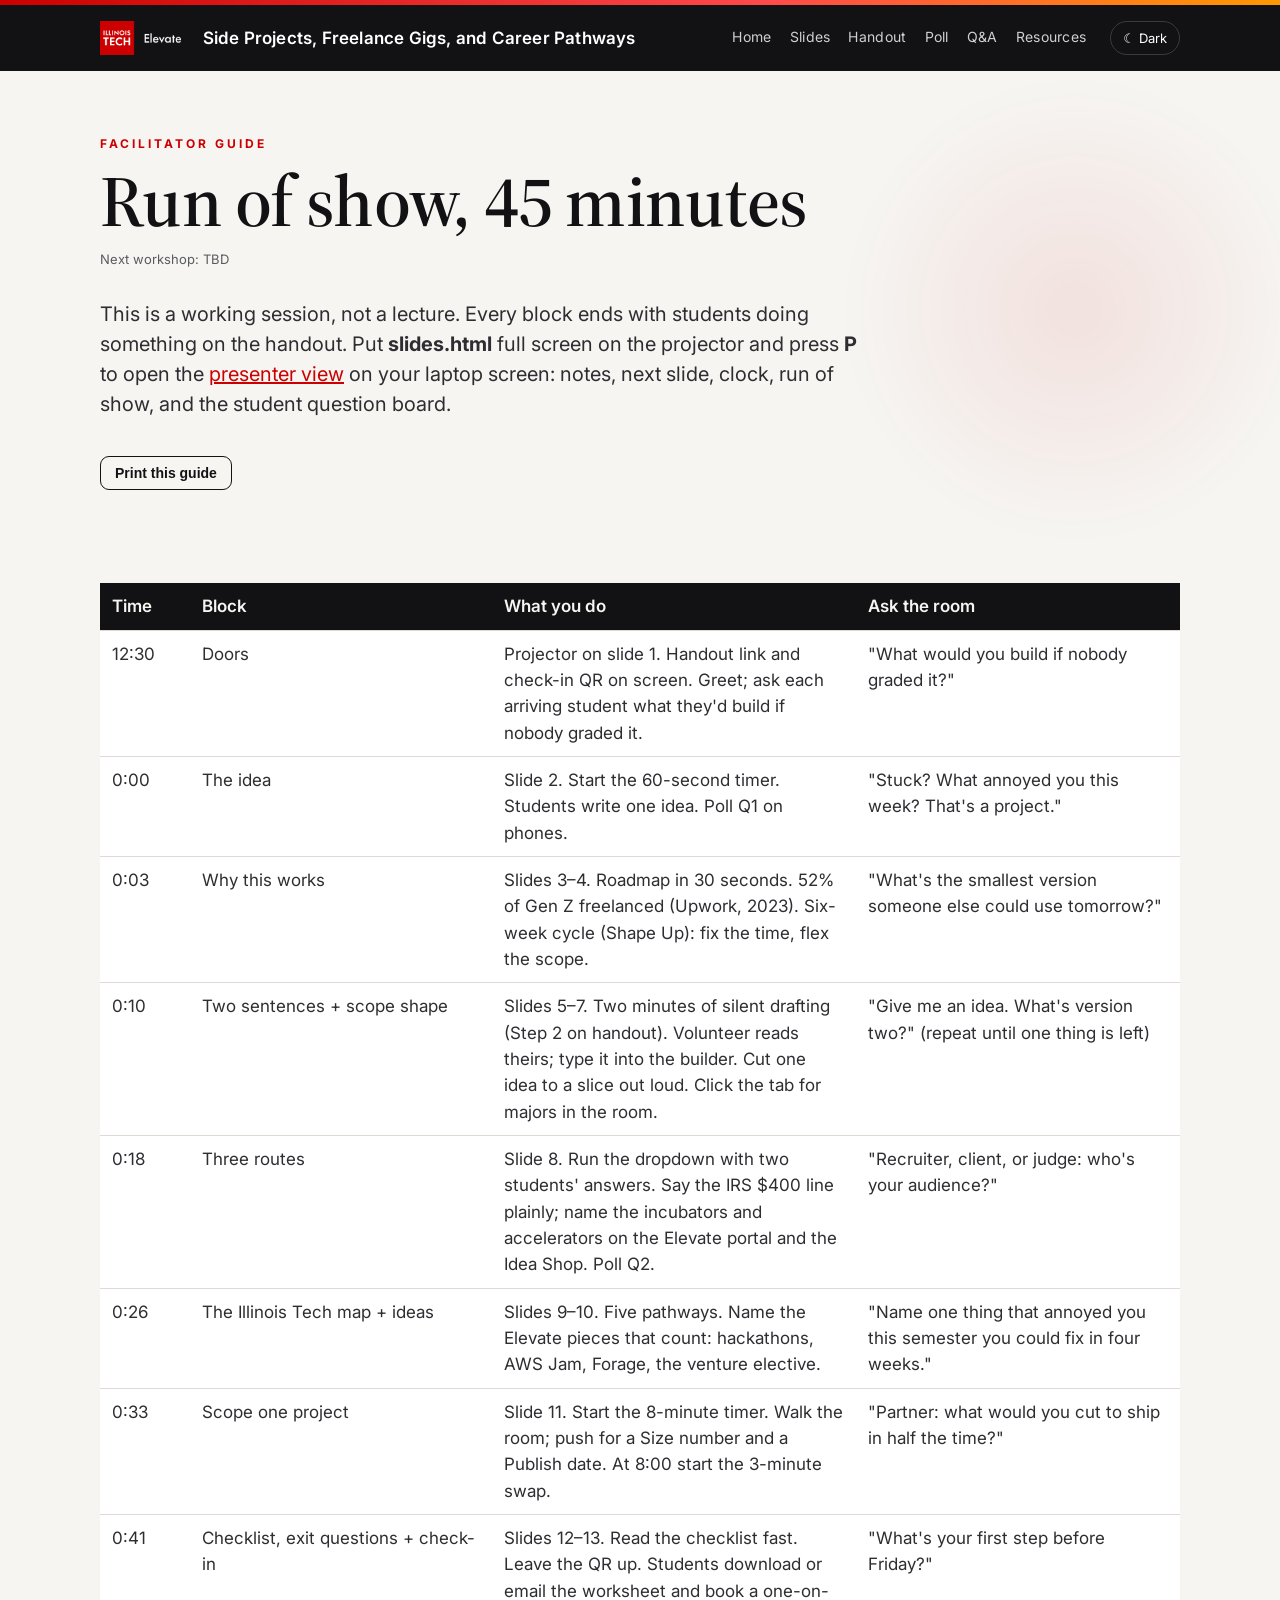
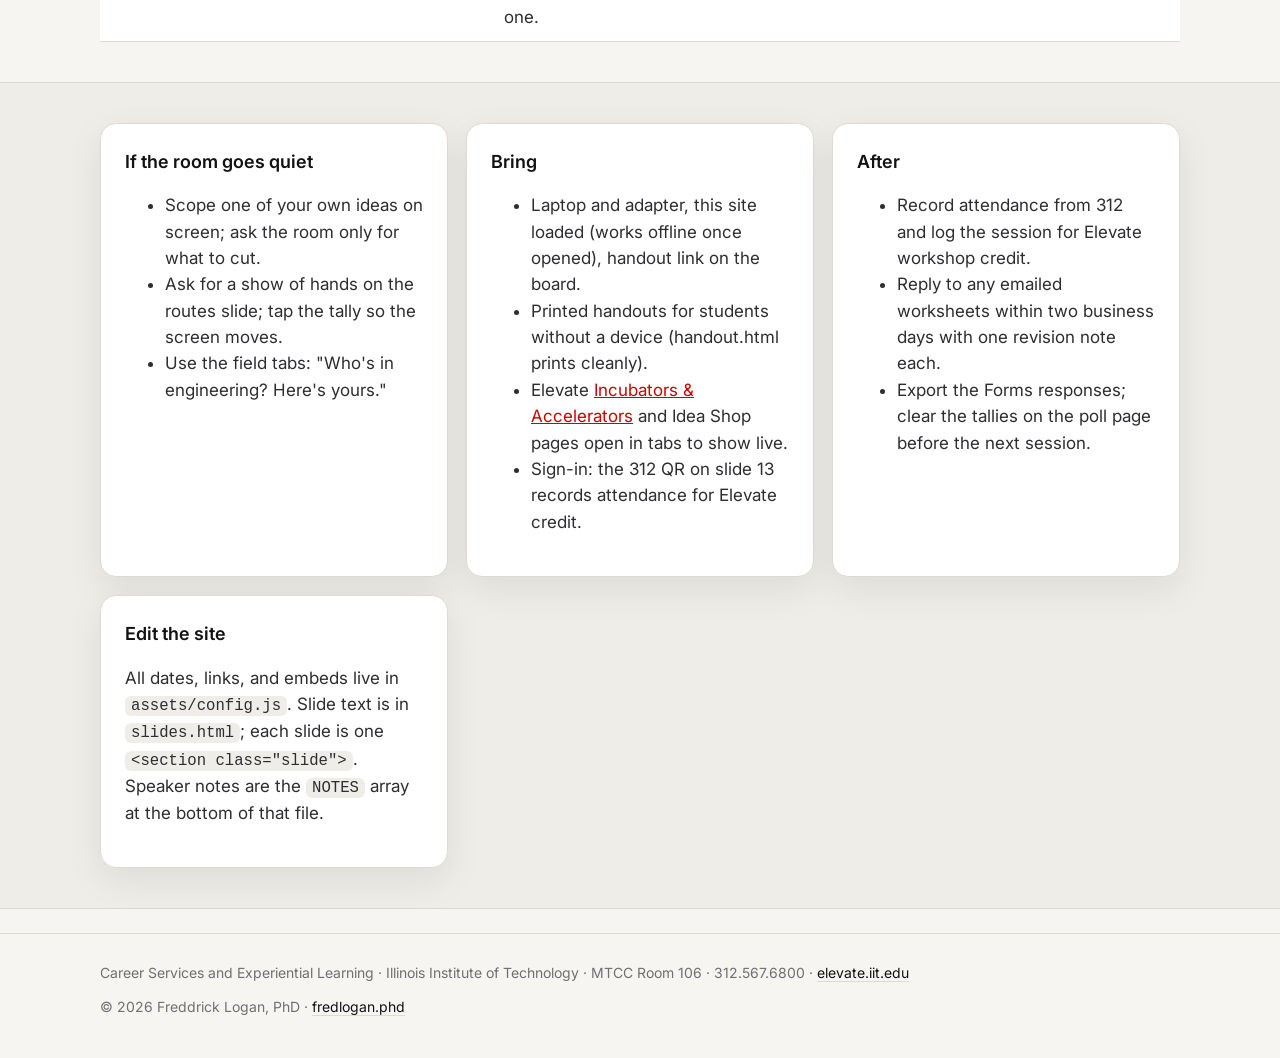
==== commit 76b81ece: "Align objectives and exit questions with Career Services feedback" ====
--- a/facilitator.html
+++ b/facilitator.html
@@ -26,7 +26,7 @@
 <section class="section"><div class="wrap">
 <table>
 <tr><th style="width:90px">Time</th><th style="width:28%">Block</th><th>What you do</th><th style="width:30%">Ask the room</th></tr>
-<tr><td>12:30</td><td>Doors</td><td>Projector on slide 1. Handout link and check-in QR on screen. Greet; ask each arriving student what they'd build if nobody graded it.</td><td>"What would you build if nobody graded it?"</td></tr><tr><td>0:00</td><td>The idea</td><td>Slide 2. Start the 60-second timer. Students write one idea. Poll Q1 on phones.</td><td>"Stuck? What annoyed you this week? That's a project."</td></tr><tr><td>0:03</td><td>Why this works</td><td>Slides 3–4. Roadmap in 30 seconds. 52% of Gen Z freelanced (Upwork, 2023). Six-week cycle (Shape Up): fix the time, flex the scope.</td><td>"What's the smallest version someone else could use tomorrow?"</td></tr><tr><td>0:10</td><td>Two sentences + scope shape</td><td>Slides 5–7. Two minutes of silent drafting (Step 2 on handout). Volunteer reads theirs; type it into the builder. Cut one idea to a slice out loud. Click the tab for majors in the room.</td><td>"Give me an idea. What's version two?" (repeat until one thing is left)</td></tr><tr><td>0:18</td><td>Three routes</td><td>Slide 8. Run the dropdown with two students' answers. Say the IRS $400 line plainly; name the incubators and accelerators on the Elevate portal and the Idea Shop. Poll Q2.</td><td>"Recruiter, client, or judge: who's your audience?"</td></tr><tr><td>0:26</td><td>The Illinois Tech map + ideas</td><td>Slides 9–10. Five pathways. Name the Elevate pieces that count: hackathons, AWS Jam, Forage, the venture elective.</td><td>"Name one thing that annoyed you this semester you could fix in four weeks."</td></tr><tr><td>0:33</td><td>Scope one project</td><td>Slide 11. Start the 8-minute timer. Walk the room; push for a Size number and a Publish date. At 8:00 start the 3-minute swap.</td><td>"Partner: what would you cut to ship in half the time?"</td></tr><tr><td>0:41</td><td>Checklist + check-in</td><td>Slides 12–13. Read the checklist fast. Leave the QR up. Students download or email the worksheet and book a one-on-one.</td><td>"What's your first step before Friday?"</td></tr>
+<tr><td>12:30</td><td>Doors</td><td>Projector on slide 1. Handout link and check-in QR on screen. Greet; ask each arriving student what they'd build if nobody graded it.</td><td>"What would you build if nobody graded it?"</td></tr><tr><td>0:00</td><td>The idea</td><td>Slide 2. Start the 60-second timer. Students write one idea. Poll Q1 on phones.</td><td>"Stuck? What annoyed you this week? That's a project."</td></tr><tr><td>0:03</td><td>Why this works</td><td>Slides 3–4. Roadmap in 30 seconds. 52% of Gen Z freelanced (Upwork, 2023). Six-week cycle (Shape Up): fix the time, flex the scope.</td><td>"What's the smallest version someone else could use tomorrow?"</td></tr><tr><td>0:10</td><td>Two sentences + scope shape</td><td>Slides 5–7. Two minutes of silent drafting (Step 2 on handout). Volunteer reads theirs; type it into the builder. Cut one idea to a slice out loud. Click the tab for majors in the room.</td><td>"Give me an idea. What's version two?" (repeat until one thing is left)</td></tr><tr><td>0:18</td><td>Three routes</td><td>Slide 8. Run the dropdown with two students' answers. Say the IRS $400 line plainly; name the incubators and accelerators on the Elevate portal and the Idea Shop. Poll Q2.</td><td>"Recruiter, client, or judge: who's your audience?"</td></tr><tr><td>0:26</td><td>The Illinois Tech map + ideas</td><td>Slides 9–10. Five pathways. Name the Elevate pieces that count: hackathons, AWS Jam, Forage, the venture elective.</td><td>"Name one thing that annoyed you this semester you could fix in four weeks."</td></tr><tr><td>0:33</td><td>Scope one project</td><td>Slide 11. Start the 8-minute timer. Walk the room; push for a Size number and a Publish date. At 8:00 start the 3-minute swap.</td><td>"Partner: what would you cut to ship in half the time?"</td></tr><tr><td>0:41</td><td>Checklist, exit questions + check-in</td><td>Slides 12–13. Read the checklist fast. Leave the QR up. Students download or email the worksheet and book a one-on-one.</td><td>"What's your first step before Friday?"</td></tr>
 </table>
 </div></section>
 
